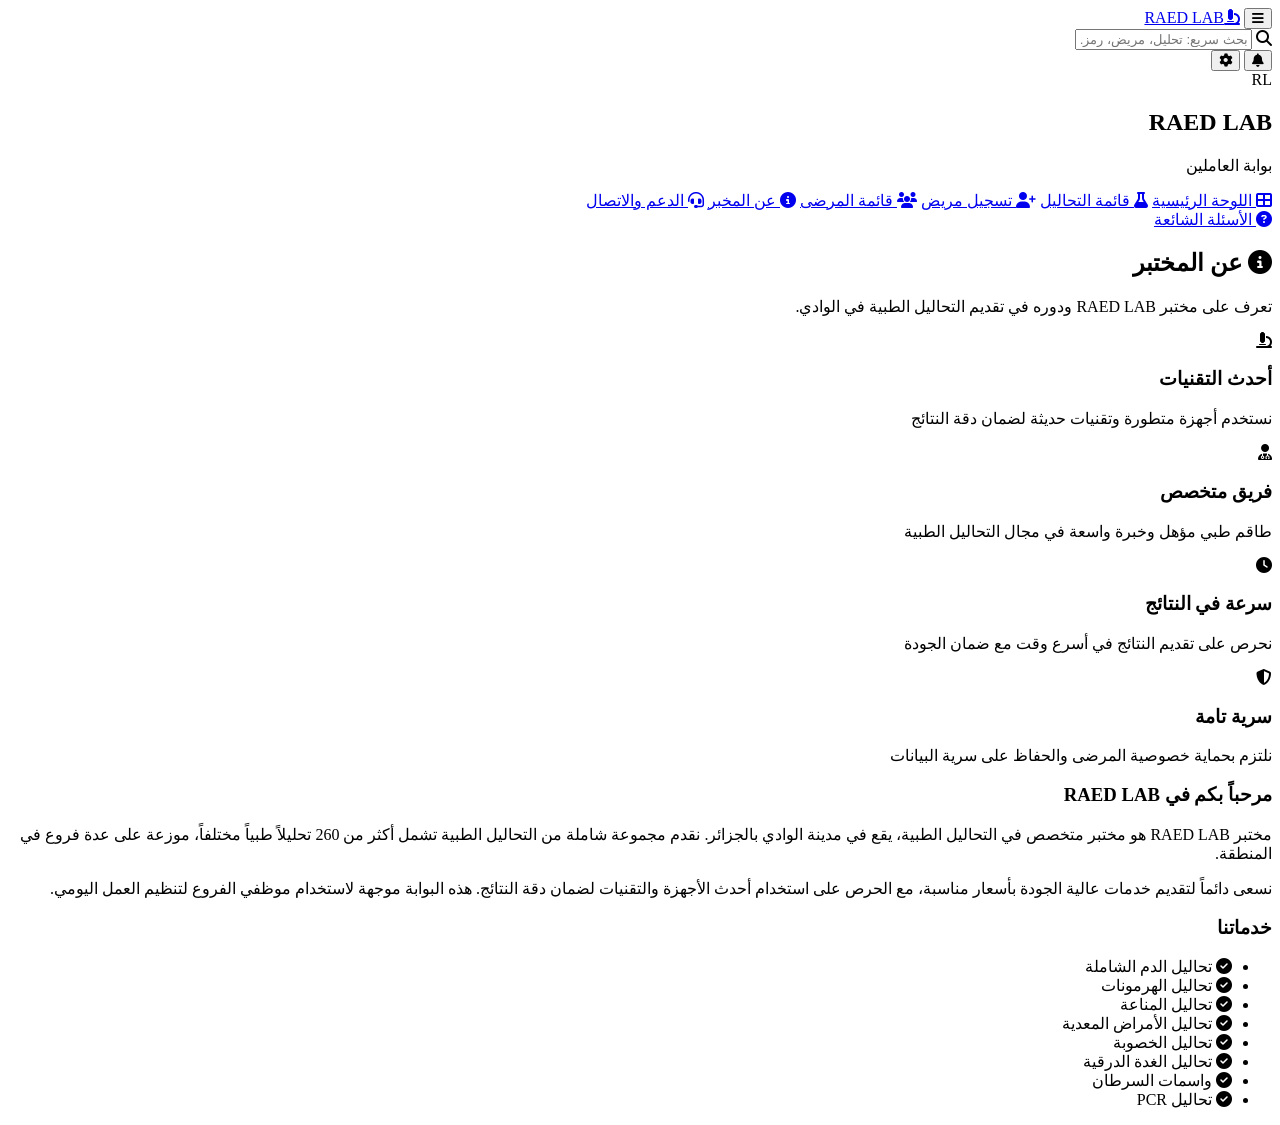
==== about.html @ 565818f4 "Add files via upload" ====
<!DOCTYPE html>
<html lang="ar" dir="rtl">
<head>
    <meta charset="UTF-8">
    <meta name="viewport" content="width=device-width, initial-scale=1.0">
    <meta name="description" content="من نحن - مخبر RAED LAB للتحاليل الطبية">
    <title>عن المخبر - RAED LAB</title>
    <link rel="stylesheet" href="https://cdnjs.cloudflare.com/ajax/libs/font-awesome/6.5.1/css/all.min.css">
    <link rel="stylesheet" href="css/style.css">
</head>
<body class="portal-body">

    <header class="portal-topbar">
        <div class="portal-topbar-brand">
            <button class="portal-mobile-toggle" id="portalMobileToggle"><i class="fas fa-bars"></i></button>
            <a href="index.html" class="portal-topbar-logo"><i class="fas fa-microscope"></i><span>RAED LAB</span></a>
        </div>
        <div class="portal-topbar-search autocomplete-wrapper">
            <i class="fas fa-search"></i>
            <input type="text" id="globalSearch" placeholder="بحث سريع: تحليل، مريض، رمز...">
        </div>
        <div class="portal-topbar-actions">
            <button class="portal-icon-btn"><i class="fas fa-bell"></i><span class="dot"></span></button>
            <button class="portal-icon-btn"><i class="fas fa-cog"></i></button>
            <div class="portal-avatar">RL</div>
        </div>
    </header>

    <div class="portal-sidebar-overlay" id="portalSidebarOverlay"></div>
    <aside class="portal-sidebar" id="portalSidebar">
        <div class="portal-sidebar-header"><h2>RAED LAB</h2><p>بوابة العاملين</p></div>
        <nav class="portal-sidebar-nav">
            <a href="index.html" class="portal-nav-item"><i class="fas fa-th-large"></i> <span>اللوحة الرئيسية</span></a>
            <a href="tests-catalog.html" class="portal-nav-item"><i class="fas fa-flask"></i> <span>قائمة التحاليل</span></a>
            <a href="register-patient.html" class="portal-nav-item"><i class="fas fa-user-plus"></i> <span>تسجيل مريض</span></a>
            <a href="patients-list.html" class="portal-nav-item"><i class="fas fa-users"></i> <span>قائمة المرضى</span></a>
            <a href="about.html" class="portal-nav-item active"><i class="fas fa-info-circle"></i> <span>عن المخبر</span></a>
            <a href="contact.html" class="portal-nav-item"><i class="fas fa-headset"></i> <span>الدعم والاتصال</span></a>
        </nav>
        <div class="portal-sidebar-footer">
            <a href="faq.html" class="portal-nav-item"><i class="fas fa-question-circle"></i> <span>الأسئلة الشائعة</span></a>
        </div>
    </aside>

    <main class="portal-main">
        <div class="portal-main-inner">
            <div class="portal-page-header">
                <div>
                    <h2><i class="fas fa-info-circle"></i> عن المختبر</h2>
                    <p>تعرف على مختبر RAED LAB ودوره في تقديم التحاليل الطبية في الوادي.</p>
                </div>
            </div>

            <section class="about-content" style="padding:0;background:transparent;">
                <div class="container" style="padding:0;max-width:none;">
                    <div class="about-grid">
                        <div class="about-card"><div class="about-icon"><i class="fas fa-microscope"></i></div><h3>أحدث التقنيات</h3><p>نستخدم أجهزة متطورة وتقنيات حديثة لضمان دقة النتائج</p></div>
                        <div class="about-card"><div class="about-icon"><i class="fas fa-user-md"></i></div><h3>فريق متخصص</h3><p>طاقم طبي مؤهل وخبرة واسعة في مجال التحاليل الطبية</p></div>
                        <div class="about-card"><div class="about-icon"><i class="fas fa-clock"></i></div><h3>سرعة في النتائج</h3><p>نحرص على تقديم النتائج في أسرع وقت مع ضمان الجودة</p></div>
                        <div class="about-card"><div class="about-icon"><i class="fas fa-shield-alt"></i></div><h3>سرية تامة</h3><p>نلتزم بحماية خصوصية المرضى والحفاظ على سرية البيانات</p></div>
                    </div>

                    <div class="about-text">
                        <h3>مرحباً بكم في RAED LAB</h3>
                        <p>مختبر RAED LAB هو مختبر متخصص في التحاليل الطبية، يقع في مدينة الوادي بالجزائر. نقدم مجموعة شاملة من التحاليل الطبية تشمل أكثر من 260 تحليلاً طبياً مختلفاً، موزعة على عدة فروع في المنطقة.</p>
                        <p>نسعى دائماً لتقديم خدمات عالية الجودة بأسعار مناسبة، مع الحرص على استخدام أحدث الأجهزة والتقنيات لضمان دقة النتائج. هذه البوابة موجهة لاستخدام موظفي الفروع لتنظيم العمل اليومي.</p>
                        <h3>خدماتنا</h3>
                        <ul class="services-list">
                            <li><i class="fas fa-check-circle"></i> تحاليل الدم الشاملة</li>
                            <li><i class="fas fa-check-circle"></i> تحاليل الهرمونات</li>
                            <li><i class="fas fa-check-circle"></i> تحاليل المناعة</li>
                            <li><i class="fas fa-check-circle"></i> تحاليل الأمراض المعدية</li>
                            <li><i class="fas fa-check-circle"></i> تحاليل الخصوبة</li>
                            <li><i class="fas fa-check-circle"></i> تحاليل الغدة الدرقية</li>
                            <li><i class="fas fa-check-circle"></i> واسمات السرطان</li>
                            <li><i class="fas fa-check-circle"></i> تحاليل PCR</li>
                        </ul>
                    </div>
                </div>
            </section>
        </div>
    </main>

    <div class="toast-container" id="toastContainer"></div>

    <script src="js/data.js"></script>
    <script src="js/portal-shared.js"></script>
    <script src="js/dashboard.js"></script>
</body>
</html>
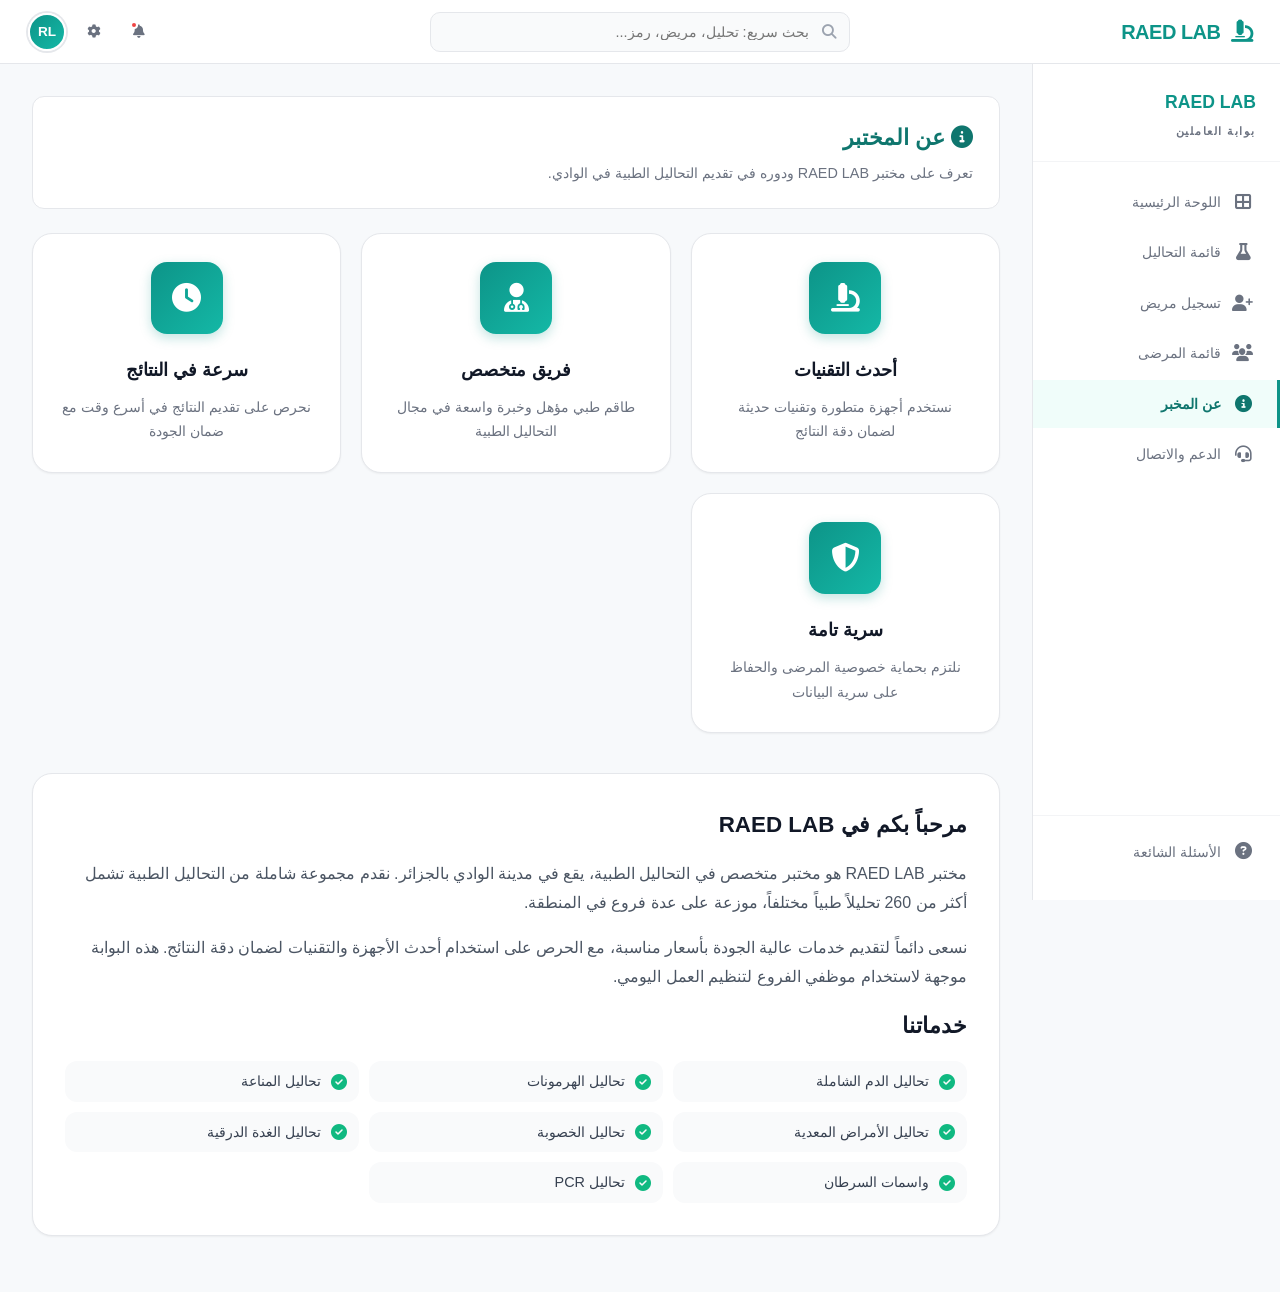
==== commit 948c6da6: "Update about.html" ====
--- a/about.html
+++ b/about.html
@@ -6,7 +6,7 @@
     <meta name="description" content="من نحن - مخبر RAED LAB للتحاليل الطبية">
     <title>عن المخبر - RAED LAB</title>
     <link rel="stylesheet" href="https://cdnjs.cloudflare.com/ajax/libs/font-awesome/6.5.1/css/all.min.css">
-    <link rel="stylesheet" href="css/style.css">
+    <link rel="stylesheet" href="style.css">
 </head>
 <body class="portal-body">
 
--- a/style.css
+++ b/style.css
@@ -0,0 +1,3243 @@
+/* ============================================
+   RAED LAB - Modern Design System 2025
+   ============================================ */
+
+@import url('https://fonts.googleapis.com/css2?family=Tajawal:wght@300;400;500;700;800;900&display=swap');
+
+/* CSS Variables */
+:root {
+    --primary: #0D9488;
+    --primary-dark: #0F766E;
+    --primary-light: #14B8A6;
+    --primary-50: #F0FDFA;
+    --primary-100: #CCFBF1;
+    --accent: #F97316;
+    --accent-light: #FB923C;
+    --accent-dark: #EA580C;
+    --success: #10B981;
+    --success-light: #D1FAE5;
+    --danger: #EF4444;
+    --danger-light: #FEE2E2;
+    --warning: #F59E0B;
+    --warning-light: #FEF3C7;
+    --info: #3B82F6;
+    --info-light: #DBEAFE;
+    
+    --gray-50: #F9FAFB;
+    --gray-100: #F3F4F6;
+    --gray-200: #E5E7EB;
+    --gray-300: #D1D5DB;
+    --gray-400: #9CA3AF;
+    --gray-500: #6B7280;
+    --gray-600: #4B5563;
+    --gray-700: #374151;
+    --gray-800: #1F2937;
+    --gray-900: #111827;
+    
+    --white: #FFFFFF;
+    --bg: #F8FAFC;
+    --card-bg: #FFFFFF;
+    
+    --radius-sm: 8px;
+    --radius-md: 12px;
+    --radius-lg: 16px;
+    --radius-xl: 20px;
+    --radius-full: 9999px;
+    
+    --shadow-xs: 0 1px 2px rgba(0,0,0,0.05);
+    --shadow-sm: 0 1px 3px rgba(0,0,0,0.1), 0 1px 2px rgba(0,0,0,0.06);
+    --shadow-md: 0 4px 6px -1px rgba(0,0,0,0.1), 0 2px 4px -1px rgba(0,0,0,0.06);
+    --shadow-lg: 0 10px 15px -3px rgba(0,0,0,0.1), 0 4px 6px -2px rgba(0,0,0,0.05);
+    --shadow-xl: 0 20px 25px -5px rgba(0,0,0,0.1), 0 10px 10px -5px rgba(0,0,0,0.04);
+    --shadow-glow: 0 0 20px rgba(13,148,136,0.15);
+    
+    --transition-fast: 150ms ease;
+    --transition: 250ms ease;
+    --transition-slow: 400ms ease;
+    
+    --font: 'Tajawal', sans-serif;
+}
+
+/* Reset */
+*, *::before, *::after {
+    margin: 0;
+    padding: 0;
+    box-sizing: border-box;
+}
+
+html {
+    scroll-behavior: smooth;
+    -webkit-text-size-adjust: 100%;
+}
+
+body {
+    font-family: var(--font);
+    font-size: 16px;
+    line-height: 1.7;
+    color: var(--gray-800);
+    background: var(--bg);
+    -webkit-font-smoothing: antialiased;
+    overflow-x: hidden;
+}
+
+/* ============================================
+   HEADER & NAVIGATION
+   ============================================ */
+.header {
+    background: var(--white);
+    border-bottom: 1px solid var(--gray-200);
+    position: sticky;
+    top: 0;
+    z-index: 1000;
+    backdrop-filter: blur(20px);
+    -webkit-backdrop-filter: blur(20px);
+    background: rgba(255,255,255,0.95);
+    transition: var(--transition);
+}
+
+.header.scrolled {
+    box-shadow: var(--shadow-md);
+}
+
+.container {
+    max-width: 1280px;
+    margin: 0 auto;
+    padding: 0 24px;
+}
+
+.header-content {
+    display: flex;
+    justify-content: space-between;
+    align-items: center;
+    height: 72px;
+}
+
+.logo {
+    display: flex;
+    align-items: center;
+    gap: 12px;
+    text-decoration: none;
+}
+
+.logo-icon {
+    width: 48px;
+    height: 48px;
+    background: linear-gradient(135deg, var(--primary), var(--primary-light));
+    border-radius: var(--radius-md);
+    display: flex;
+    align-items: center;
+    justify-content: center;
+    color: var(--white);
+    font-size: 1.5rem;
+    box-shadow: 0 4px 12px rgba(13,148,136,0.3);
+}
+
+.logo-text h1 {
+    font-size: 1.4rem;
+    font-weight: 800;
+    color: var(--gray-900);
+    letter-spacing: -0.5px;
+}
+
+.logo-text p {
+    font-size: 0.75rem;
+    color: var(--gray-500);
+    font-weight: 500;
+}
+
+.nav {
+    display: flex;
+    gap: 4px;
+    align-items: center;
+}
+
+.nav-link {
+    color: var(--gray-600);
+    text-decoration: none;
+    padding: 8px 16px;
+    border-radius: var(--radius-full);
+    transition: var(--transition);
+    font-size: 0.9rem;
+    font-weight: 500;
+    display: flex;
+    align-items: center;
+    gap: 6px;
+    white-space: nowrap;
+}
+
+.nav-link i {
+    font-size: 0.85rem;
+}
+
+.nav-link:hover {
+    color: var(--primary);
+    background: var(--primary-50);
+}
+
+.nav-link.active {
+    color: var(--primary);
+    background: var(--primary-100);
+    font-weight: 700;
+}
+
+/* Hamburger Menu */
+.hamburger {
+    display: none;
+    flex-direction: column;
+    gap: 5px;
+    cursor: pointer;
+    padding: 8px;
+    border: none;
+    background: none;
+    z-index: 1001;
+}
+
+.hamburger span {
+    width: 24px;
+    height: 2.5px;
+    background: var(--gray-700);
+    border-radius: 2px;
+    transition: var(--transition);
+}
+
+.hamburger.active span:nth-child(1) {
+    transform: rotate(45deg) translate(5px, 5px);
+}
+.hamburger.active span:nth-child(2) {
+    opacity: 0;
+}
+.hamburger.active span:nth-child(3) {
+    transform: rotate(-45deg) translate(5px, -5px);
+}
+
+/* Mobile Nav Overlay */
+.nav-overlay {
+    display: none;
+    position: fixed;
+    inset: 0;
+    background: rgba(0,0,0,0.5);
+    z-index: 999;
+    opacity: 0;
+    transition: opacity var(--transition);
+}
+
+.nav-overlay.active {
+    opacity: 1;
+}
+
+/* ============================================
+   HERO SECTION
+   ============================================ */
+.hero {
+    background: linear-gradient(135deg, var(--primary-dark) 0%, var(--primary) 50%, var(--primary-light) 100%);
+    color: var(--white);
+    padding: 48px 0 56px;
+    text-align: center;
+    position: relative;
+    overflow: hidden;
+}
+
+.hero::before {
+    content: '';
+    position: absolute;
+    top: -50%;
+    left: -50%;
+    width: 200%;
+    height: 200%;
+    background: radial-gradient(ellipse, rgba(255,255,255,0.1) 0%, transparent 70%);
+    animation: heroGlow 8s ease-in-out infinite;
+}
+
+@keyframes heroGlow {
+    0%, 100% { transform: translate(0, 0); }
+    50% { transform: translate(30px, -30px); }
+}
+
+.hero-content {
+    position: relative;
+    z-index: 1;
+}
+
+.hero-badge {
+    display: inline-flex;
+    align-items: center;
+    gap: 8px;
+    background: rgba(255,255,255,0.15);
+    backdrop-filter: blur(10px);
+    padding: 8px 20px;
+    border-radius: var(--radius-full);
+    font-size: 0.85rem;
+    font-weight: 500;
+    margin-bottom: 16px;
+    border: 1px solid rgba(255,255,255,0.2);
+}
+
+.hero-title {
+    font-size: 2.5rem;
+    font-weight: 900;
+    margin-bottom: 12px;
+    line-height: 1.3;
+}
+
+.hero-subtitle {
+    font-size: 1.1rem;
+    opacity: 0.9;
+    margin-bottom: 32px;
+    font-weight: 400;
+    max-width: 600px;
+    margin-left: auto;
+    margin-right: auto;
+}
+
+.hero-stats {
+    display: flex;
+    justify-content: center;
+    gap: 40px;
+    flex-wrap: wrap;
+}
+
+.hero-stat {
+    text-align: center;
+}
+
+.hero-stat-number {
+    font-size: 2rem;
+    font-weight: 900;
+    display: block;
+}
+
+.hero-stat-label {
+    font-size: 0.85rem;
+    opacity: 0.8;
+    font-weight: 400;
+}
+
+.hero-contact {
+    display: flex;
+    justify-content: center;
+    flex-wrap: wrap;
+    gap: 24px;
+    margin-top: 32px;
+}
+
+.hero-contact-item {
+    display: flex;
+    align-items: center;
+    gap: 8px;
+    font-size: 0.9rem;
+    background: rgba(255,255,255,0.1);
+    padding: 8px 16px;
+    border-radius: var(--radius-full);
+    border: 1px solid rgba(255,255,255,0.15);
+}
+
+.hero-contact-item i {
+    font-size: 0.85rem;
+}
+
+/* ============================================
+   SEARCH & FILTERS
+   ============================================ */
+.filters-section {
+    background: var(--white);
+    padding: 24px 0;
+    border-bottom: 1px solid var(--gray-200);
+    position: sticky;
+    top: 72px;
+    z-index: 100;
+    box-shadow: var(--shadow-xs);
+}
+
+/* Tube Filters */
+.tube-filters {
+    display: flex;
+    flex-wrap: wrap;
+    gap: 6px;
+    justify-content: center;
+    align-items: center;
+    margin-bottom: 14px;
+    padding: 10px 0;
+}
+
+.tube-filters-label {
+    font-size: 0.85rem;
+    color: var(--gray-500);
+    font-weight: 600;
+    margin-left: 8px;
+    display: flex;
+    align-items: center;
+    gap: 6px;
+}
+
+.tube-filters-label i {
+    color: var(--primary);
+}
+
+.tube-filter-btn {
+    padding: 5px 14px;
+    border: 1.5px solid var(--gray-200);
+    background: var(--white);
+    color: var(--gray-600);
+    border-radius: var(--radius-full);
+    cursor: pointer;
+    transition: var(--transition);
+    font-weight: 600;
+    font-size: 0.8rem;
+    font-family: var(--font);
+    display: inline-flex;
+    align-items: center;
+    gap: 6px;
+}
+
+.tube-filter-btn:hover {
+    border-color: var(--primary);
+    background: var(--primary-50);
+}
+
+.tube-filter-btn.active {
+    background: var(--primary);
+    color: var(--white);
+    border-color: var(--primary);
+    box-shadow: 0 2px 8px rgba(13,148,136,0.3);
+}
+
+.tube-dot-filter {
+    display: inline-block;
+    width: 10px;
+    height: 10px;
+    border-radius: 50%;
+    flex-shrink: 0;
+}
+
+.search-wrapper {
+    max-width: 560px;
+    margin: 0 auto 20px;
+    position: relative;
+}
+
+.search-wrapper i {
+    position: absolute;
+    right: 18px;
+    top: 50%;
+    transform: translateY(-50%);
+    color: var(--gray-400);
+    font-size: 1.1rem;
+    pointer-events: none;
+}
+
+.search-input {
+    width: 100%;
+    padding: 14px 48px 14px 18px;
+    border: 2px solid var(--gray-200);
+    border-radius: var(--radius-full);
+    font-size: 1rem;
+    font-family: var(--font);
+    transition: var(--transition);
+    background: var(--gray-50);
+    color: var(--gray-800);
+}
+
+.search-input::placeholder {
+    color: var(--gray-400);
+}
+
+.search-input:focus {
+    outline: none;
+    border-color: var(--primary);
+    background: var(--white);
+    box-shadow: 0 0 0 4px rgba(13,148,136,0.1);
+}
+
+.category-filters {
+    display: flex;
+    flex-wrap: wrap;
+    gap: 6px;
+    justify-content: center;
+    margin-bottom: 16px;
+}
+
+.filter-btn {
+    padding: 6px 16px;
+    border: 1.5px solid var(--gray-200);
+    background: var(--white);
+    color: var(--gray-600);
+    border-radius: var(--radius-full);
+    cursor: pointer;
+    transition: var(--transition);
+    font-weight: 600;
+    font-size: 0.85rem;
+    font-family: var(--font);
+}
+
+.filter-btn:hover {
+    border-color: var(--primary);
+    color: var(--primary);
+    background: var(--primary-50);
+}
+
+.filter-btn.active {
+    background: var(--primary);
+    color: var(--white);
+    border-color: var(--primary);
+    box-shadow: 0 2px 8px rgba(13,148,136,0.3);
+}
+
+.sort-controls {
+    display: flex;
+    justify-content: center;
+    align-items: center;
+    gap: 10px;
+}
+
+.sort-controls label {
+    font-size: 0.9rem;
+    color: var(--gray-500);
+    font-weight: 500;
+}
+
+.sort-select {
+    padding: 8px 16px;
+    border: 1.5px solid var(--gray-200);
+    border-radius: var(--radius-md);
+    font-size: 0.9rem;
+    font-family: var(--font);
+    cursor: pointer;
+    transition: var(--transition);
+    background: var(--white);
+    color: var(--gray-700);
+}
+
+.sort-select:focus {
+    outline: none;
+    border-color: var(--primary);
+}
+
+/* ============================================
+   MAIN CONTENT LAYOUT
+   ============================================ */
+.tests-section {
+    padding: 32px 0;
+}
+
+.container-with-sidebar {
+    max-width: 1400px;
+    margin: 0 auto;
+    padding: 0 24px;
+    display: flex;
+    gap: 28px;
+    align-items: flex-start;
+}
+
+.main-content {
+    flex: 1;
+    min-width: 0;
+}
+
+.tests-header {
+    display: flex;
+    justify-content: space-between;
+    align-items: center;
+    margin-bottom: 20px;
+}
+
+.tests-header h3 {
+    font-size: 1.4rem;
+    font-weight: 800;
+    color: var(--gray-900);
+}
+
+.tests-count {
+    font-size: 0.9rem;
+    color: var(--gray-500);
+    font-weight: 500;
+    background: var(--gray-100);
+    padding: 6px 14px;
+    border-radius: var(--radius-full);
+}
+
+.tests-count span {
+    color: var(--primary);
+    font-weight: 700;
+}
+
+/* ============================================
+   TEST CARDS - Modern Grid
+   ============================================ */
+.tests-list {
+    display: grid;
+    grid-template-columns: repeat(auto-fill, minmax(280px, 1fr));
+    gap: 16px;
+}
+
+.test-card {
+    background: var(--card-bg);
+    border-radius: var(--radius-lg);
+    padding: 20px;
+    border: 1.5px solid var(--gray-200);
+    border-top: 3px solid transparent;
+    transition: var(--transition);
+    cursor: pointer;
+    position: relative;
+    overflow: hidden;
+}
+
+.test-card::before {
+    content: '';
+    position: absolute;
+    top: 0;
+    right: 0;
+    width: 4px;
+    height: 0;
+    background: var(--primary);
+    transition: height var(--transition);
+    border-radius: 0 0 4px 4px;
+}
+
+.test-card:hover {
+    border-top-width: 3px;
+}
+
+.test-card:hover {
+    border-color: var(--primary-light);
+    box-shadow: var(--shadow-md);
+    transform: translateY(-2px);
+}
+
+.test-card:hover::before {
+    height: 100%;
+}
+
+.test-card.selected {
+    border-color: var(--success);
+    background: linear-gradient(135deg, var(--success-light), var(--white));
+    box-shadow: 0 0 0 3px rgba(16,185,129,0.15);
+}
+
+.test-card.selected::before {
+    height: 100%;
+    background: var(--success);
+}
+
+.test-checkbox {
+    position: absolute;
+    top: 16px;
+    left: 16px;
+    width: 22px;
+    height: 22px;
+    cursor: pointer;
+    accent-color: var(--primary);
+}
+
+.test-info-btn {
+    position: absolute;
+    top: 16px;
+    left: 46px;
+    background: var(--gray-100);
+    color: var(--gray-500);
+    border: none;
+    width: 30px;
+    height: 30px;
+    border-radius: var(--radius-full);
+    cursor: pointer;
+    display: flex;
+    align-items: center;
+    justify-content: center;
+    transition: var(--transition);
+    z-index: 10;
+}
+
+.test-info-btn:hover {
+    background: var(--primary);
+    color: var(--white);
+    transform: scale(1.1);
+}
+
+.test-info-btn i {
+    font-size: 14px;
+}
+
+.test-category {
+    display: inline-flex;
+    align-items: center;
+    background: var(--primary-50);
+    color: var(--primary-dark);
+    padding: 3px 12px;
+    border-radius: var(--radius-full);
+    font-size: 0.75rem;
+    font-weight: 700;
+    margin-bottom: 8px;
+    letter-spacing: 0.5px;
+}
+
+.test-name {
+    font-size: 0.95rem;
+    font-weight: 700;
+    color: var(--gray-800);
+    margin: 6px 0;
+    padding-left: 60px;
+    line-height: 1.4;
+    min-height: 42px;
+}
+
+.test-short-name {
+    font-size: 0.8rem;
+    color: var(--gray-400);
+    margin-bottom: 8px;
+    font-weight: 500;
+}
+
+.test-tube {
+    display: inline-flex;
+    align-items: center;
+    gap: 6px;
+    padding: 5px 12px;
+    background: var(--gray-50);
+    border-radius: var(--radius-sm);
+    border: 1.5px solid var(--gray-100);
+    margin-bottom: 8px;
+}
+
+.tube-color-dot {
+    display: inline-block;
+    width: 12px;
+    height: 12px;
+    border-radius: 50%;
+    flex-shrink: 0;
+    box-shadow: 0 1px 3px rgba(0,0,0,0.2);
+}
+
+.tube-color-dot-sm {
+    display: inline-block;
+    width: 8px;
+    height: 8px;
+    border-radius: 50%;
+    flex-shrink: 0;
+    margin-left: 4px;
+}
+
+.test-tube-type {
+    font-size: 0.8rem;
+    font-weight: 700;
+}
+
+/* Duration badge */
+.test-duration {
+    display: inline-flex;
+    align-items: center;
+    gap: 5px;
+    padding: 3px 10px;
+    background: var(--info-light);
+    color: var(--info);
+    border-radius: var(--radius-full);
+    font-size: 0.75rem;
+    font-weight: 600;
+    margin-bottom: 8px;
+}
+
+.test-duration i {
+    font-size: 0.7rem;
+}
+
+/* Category name badge */
+.test-category-name {
+    display: inline-block;
+    font-size: 0.7rem;
+    color: var(--gray-400);
+    background: var(--gray-50);
+    padding: 2px 8px;
+    border-radius: var(--radius-full);
+    margin-bottom: 4px;
+    margin-right: 4px;
+}
+
+.test-price {
+    font-size: 1.4rem;
+    font-weight: 900;
+    color: var(--primary);
+}
+
+.test-price-label {
+    font-size: 0.8rem;
+    color: var(--gray-400);
+    font-weight: 500;
+}
+
+/* ============================================
+   CART SIDEBAR - Glass Effect
+   ============================================ */
+.cart-sidebar {
+    position: sticky;
+    top: 180px;
+    width: 340px;
+    flex-shrink: 0;
+    background: var(--white);
+    border-radius: var(--radius-xl);
+    border: 1.5px solid var(--gray-200);
+    box-shadow: var(--shadow-lg);
+    display: flex;
+    flex-direction: column;
+    overflow: hidden;
+    max-height: calc(100vh - 200px);
+}
+
+.cart-header {
+    padding: 20px;
+    background: linear-gradient(135deg, var(--primary), var(--primary-light));
+    color: var(--white);
+}
+
+.cart-header h3 {
+    margin: 0;
+    display: flex;
+    align-items: center;
+    gap: 10px;
+    font-size: 1.1rem;
+    font-weight: 700;
+}
+
+.cart-body {
+    display: flex;
+    flex-direction: column;
+    flex: 1;
+    overflow: hidden;
+}
+
+.cart-items {
+    padding: 12px 16px;
+    flex: 1;
+    overflow-y: auto;
+    min-height: 120px;
+    max-height: 320px;
+}
+
+.cart-items::-webkit-scrollbar {
+    width: 4px;
+}
+.cart-items::-webkit-scrollbar-thumb {
+    background: var(--gray-300);
+    border-radius: 4px;
+}
+
+.empty-cart {
+    text-align: center;
+    color: var(--gray-400);
+    padding: 24px 16px;
+    font-size: 0.9rem;
+}
+
+.empty-cart i {
+    display: block;
+    font-size: 2rem;
+    margin-bottom: 8px;
+    opacity: 0.5;
+}
+
+.cart-item {
+    display: flex;
+    justify-content: space-between;
+    align-items: center;
+    padding: 10px 12px;
+    border-radius: var(--radius-md);
+    transition: var(--transition);
+    margin-bottom: 4px;
+    border: 1px solid transparent;
+}
+
+.cart-item:hover {
+    background: var(--gray-50);
+    border-color: var(--gray-100);
+}
+
+.cart-item-info {
+    flex: 1;
+    min-width: 0;
+}
+
+.cart-item-name {
+    font-weight: 600;
+    font-size: 0.85rem;
+    margin-bottom: 2px;
+    white-space: nowrap;
+    overflow: hidden;
+    text-overflow: ellipsis;
+    color: var(--gray-800);
+}
+
+.cart-item-tube {
+    font-size: 0.75rem;
+    color: var(--gray-400);
+    display: flex;
+    align-items: center;
+    gap: 4px;
+}
+
+.cart-item-tube i {
+    color: var(--accent);
+    font-size: 0.7rem;
+}
+
+.cart-item-price {
+    font-weight: 800;
+    color: var(--primary);
+    margin: 0 12px;
+    font-size: 0.85rem;
+    white-space: nowrap;
+}
+
+.cart-item-remove {
+    background: none;
+    border: none;
+    color: var(--gray-300);
+    cursor: pointer;
+    font-size: 1rem;
+    transition: var(--transition);
+    padding: 4px;
+    border-radius: var(--radius-full);
+}
+
+.cart-item-remove:hover {
+    color: var(--danger);
+    background: var(--danger-light);
+}
+
+.cart-summary {
+    padding: 16px 20px;
+    background: var(--gray-50);
+    border-top: 1px solid var(--gray-200);
+}
+
+.cart-total {
+    display: flex;
+    justify-content: space-between;
+    padding: 6px 0;
+    font-size: 0.9rem;
+    color: var(--gray-600);
+}
+
+.price-total {
+    font-weight: 800;
+    font-size: 1.2rem;
+    color: var(--primary-dark);
+    border-top: 2px solid var(--gray-200);
+    padding-top: 12px;
+    margin-top: 8px;
+}
+
+.cart-actions {
+    display: flex;
+    gap: 8px;
+    padding: 16px 20px;
+    flex-wrap: wrap;
+}
+
+/* ============================================
+   BUTTONS
+   ============================================ */
+.btn {
+    padding: 10px 20px;
+    border: none;
+    border-radius: var(--radius-md);
+    cursor: pointer;
+    font-size: 0.9rem;
+    font-weight: 600;
+    transition: var(--transition);
+    display: inline-flex;
+    align-items: center;
+    gap: 8px;
+    text-decoration: none;
+    text-align: center;
+    justify-content: center;
+    font-family: var(--font);
+    line-height: 1;
+}
+
+.btn:hover {
+    transform: translateY(-1px);
+    box-shadow: var(--shadow-md);
+}
+
+.btn:active {
+    transform: translateY(0);
+}
+
+.btn-primary {
+    background: var(--primary);
+    color: var(--white);
+    flex: 1;
+}
+
+.btn-primary:hover {
+    background: var(--primary-dark);
+}
+
+.btn-whatsapp {
+    background: #25D366;
+    color: var(--white);
+    flex: 1;
+}
+
+.btn-whatsapp:hover {
+    background: #1fb855;
+}
+
+.btn-secondary {
+    background: var(--gray-100);
+    color: var(--gray-700);
+    flex: 1;
+}
+
+.btn-secondary:hover {
+    background: var(--gray-200);
+}
+
+.btn-danger {
+    background: var(--danger-light);
+    color: var(--danger);
+    flex: 1;
+}
+
+.btn-danger:hover {
+    background: var(--danger);
+    color: var(--white);
+}
+
+.btn-success {
+    background: var(--success);
+    color: var(--white);
+}
+
+.btn-success:hover {
+    background: #059669;
+}
+
+.btn-large {
+    padding: 14px 28px;
+    font-size: 1rem;
+}
+
+/* ============================================
+   FLOATING CART BUTTON (Mobile)
+   ============================================ */
+.floating-cart-btn {
+    display: none;
+    position: fixed;
+    bottom: 24px;
+    left: 24px;
+    width: 60px;
+    height: 60px;
+    background: linear-gradient(135deg, var(--primary), var(--primary-light));
+    color: var(--white);
+    border: none;
+    border-radius: var(--radius-full);
+    cursor: pointer;
+    z-index: 900;
+    box-shadow: 0 4px 20px rgba(13,148,136,0.4);
+    font-size: 1.3rem;
+    transition: var(--transition);
+    align-items: center;
+    justify-content: center;
+}
+
+.floating-cart-btn:hover {
+    transform: scale(1.1);
+}
+
+.floating-cart-badge {
+    position: absolute;
+    top: -4px;
+    right: -4px;
+    background: var(--danger);
+    color: var(--white);
+    width: 24px;
+    height: 24px;
+    border-radius: var(--radius-full);
+    font-size: 0.75rem;
+    font-weight: 700;
+    display: flex;
+    align-items: center;
+    justify-content: center;
+    border: 2px solid var(--white);
+}
+
+/* ============================================
+   MOBILE CART DRAWER
+   ============================================ */
+.cart-drawer-overlay {
+    display: none;
+    position: fixed;
+    inset: 0;
+    background: rgba(0,0,0,0.5);
+    z-index: 1100;
+    opacity: 0;
+    transition: opacity var(--transition);
+}
+
+.cart-drawer-overlay.active {
+    opacity: 1;
+}
+
+.cart-drawer {
+    position: fixed;
+    bottom: 0;
+    left: 0;
+    right: 0;
+    max-height: 80vh;
+    background: var(--white);
+    border-radius: var(--radius-xl) var(--radius-xl) 0 0;
+    z-index: 1101;
+    transform: translateY(100%);
+    transition: transform var(--transition-slow);
+    display: flex;
+    flex-direction: column;
+    overflow: hidden;
+}
+
+.cart-drawer.active {
+    transform: translateY(0);
+}
+
+.cart-drawer-handle {
+    width: 40px;
+    height: 4px;
+    background: var(--gray-300);
+    border-radius: 2px;
+    margin: 12px auto 8px;
+}
+
+/* ============================================
+   NO RESULTS
+   ============================================ */
+.no-results {
+    text-align: center;
+    padding: 60px 20px;
+    color: var(--gray-400);
+}
+
+.no-results i {
+    font-size: 3.5rem;
+    margin-bottom: 16px;
+    opacity: 0.3;
+}
+
+.no-results p {
+    font-size: 1.1rem;
+    font-weight: 500;
+}
+
+/* ============================================
+   MODAL - Modern
+   ============================================ */
+.test-info-modal {
+    position: fixed;
+    inset: 0;
+    z-index: 10000;
+    display: flex;
+    align-items: center;
+    justify-content: center;
+    opacity: 0;
+    visibility: hidden;
+    transition: opacity var(--transition), visibility var(--transition);
+}
+
+.test-info-modal.active {
+    opacity: 1;
+    visibility: visible;
+}
+
+.modal-overlay {
+    position: absolute;
+    inset: 0;
+    background: rgba(0,0,0,0.6);
+    backdrop-filter: blur(8px);
+}
+
+.modal-content {
+    position: relative;
+    background: var(--white);
+    border-radius: var(--radius-xl);
+    box-shadow: var(--shadow-xl);
+    max-width: 540px;
+    width: 92%;
+    max-height: 85vh;
+    overflow-y: auto;
+    transform: scale(0.95) translateY(10px);
+    transition: transform var(--transition);
+    direction: rtl;
+}
+
+.test-info-modal.active .modal-content {
+    transform: scale(1) translateY(0);
+}
+
+.modal-close {
+    position: absolute;
+    top: 16px;
+    left: 16px;
+    background: rgba(255,255,255,0.2);
+    color: var(--white);
+    border: none;
+    width: 36px;
+    height: 36px;
+    border-radius: var(--radius-full);
+    cursor: pointer;
+    display: flex;
+    align-items: center;
+    justify-content: center;
+    transition: var(--transition);
+    z-index: 10;
+    backdrop-filter: blur(10px);
+}
+
+.modal-close:hover {
+    background: rgba(255,255,255,0.3);
+    transform: rotate(90deg);
+}
+
+.modal-header {
+    background: linear-gradient(135deg, var(--primary), var(--primary-light));
+    color: var(--white);
+    padding: 28px 24px;
+    text-align: center;
+    border-radius: var(--radius-xl) var(--radius-xl) 0 0;
+}
+
+.modal-header i {
+    font-size: 2.5rem;
+    margin-bottom: 10px;
+    opacity: 0.9;
+}
+
+.modal-header h3 {
+    font-size: 1.3rem;
+    margin: 8px 0;
+    font-weight: 700;
+}
+
+.modal-short-name {
+    display: inline-block;
+    background: rgba(255,255,255,0.2);
+    padding: 4px 14px;
+    border-radius: var(--radius-full);
+    font-size: 0.85rem;
+    backdrop-filter: blur(10px);
+}
+
+.modal-body {
+    padding: 24px;
+}
+
+.info-row {
+    display: flex;
+    justify-content: space-between;
+    align-items: flex-start;
+    padding: 14px;
+    margin-bottom: 8px;
+    background: var(--gray-50);
+    border-radius: var(--radius-md);
+    transition: var(--transition);
+}
+
+.info-row:hover {
+    background: var(--primary-50);
+}
+
+.info-label {
+    display: flex;
+    align-items: center;
+    gap: 10px;
+    font-weight: 600;
+    color: var(--gray-700);
+    flex: 0 0 40%;
+    font-size: 0.9rem;
+}
+
+.info-label i {
+    color: var(--primary);
+    font-size: 1rem;
+    width: 20px;
+}
+
+.info-value {
+    flex: 1;
+    text-align: left;
+    color: var(--gray-500);
+    font-size: 0.9rem;
+}
+
+.tube-highlight {
+    color: var(--accent);
+    font-weight: 700;
+}
+
+.price-highlight {
+    color: var(--primary);
+    font-weight: 800;
+    font-size: 1.1rem;
+}
+
+.info-notes {
+    background: var(--warning-light);
+    border-right: 4px solid var(--warning);
+    padding: 14px;
+    border-radius: var(--radius-md);
+    margin-top: 12px;
+    display: flex;
+    align-items: flex-start;
+    gap: 10px;
+}
+
+.info-notes i {
+    color: var(--warning);
+    font-size: 1.1rem;
+    margin-top: 2px;
+}
+
+.info-notes span {
+    flex: 1;
+    color: var(--gray-700);
+    line-height: 1.6;
+    font-size: 0.9rem;
+}
+
+.modal-footer {
+    padding: 20px 24px;
+    text-align: center;
+    border-top: 1px solid var(--gray-200);
+}
+
+.btn-add-to-cart {
+    background: linear-gradient(135deg, var(--success), #059669);
+    color: var(--white);
+    border: none;
+    padding: 12px 28px;
+    border-radius: var(--radius-full);
+    font-size: 0.95rem;
+    font-weight: 700;
+    cursor: pointer;
+    display: inline-flex;
+    align-items: center;
+    gap: 8px;
+    transition: var(--transition);
+    font-family: var(--font);
+    box-shadow: 0 4px 12px rgba(16,185,129,0.3);
+}
+
+.btn-add-to-cart:hover {
+    transform: translateY(-2px);
+    box-shadow: 0 6px 18px rgba(16,185,129,0.4);
+}
+
+/* ============================================
+   FOOTER
+   ============================================ */
+.footer {
+    background: var(--gray-900);
+    color: var(--gray-300);
+    padding: 48px 0 24px;
+    margin-top: 48px;
+}
+
+.footer-content {
+    display: grid;
+    grid-template-columns: repeat(auto-fit, minmax(250px, 1fr));
+    gap: 32px;
+    margin-bottom: 32px;
+}
+
+.footer-section h4 {
+    margin-bottom: 16px;
+    color: var(--white);
+    font-size: 1.1rem;
+    font-weight: 700;
+}
+
+.footer-section p {
+    margin-bottom: 8px;
+    line-height: 1.8;
+    font-size: 0.9rem;
+    display: flex;
+    align-items: center;
+    gap: 8px;
+}
+
+.footer-section p i {
+    color: var(--primary-light);
+    width: 16px;
+}
+
+.footer-bottom {
+    text-align: center;
+    padding-top: 24px;
+    border-top: 1px solid var(--gray-700);
+    font-size: 0.85rem;
+    color: var(--gray-500);
+}
+
+/* ============================================
+   PAGE HERO (Inner Pages)
+   ============================================ */
+.page-hero {
+    background: linear-gradient(135deg, var(--primary-dark), var(--primary), var(--primary-light));
+    color: var(--white);
+    padding: 48px 0;
+    text-align: center;
+    position: relative;
+    overflow: hidden;
+}
+
+.page-hero::before {
+    content: '';
+    position: absolute;
+    top: -50%;
+    left: -50%;
+    width: 200%;
+    height: 200%;
+    background: radial-gradient(ellipse, rgba(255,255,255,0.08) 0%, transparent 70%);
+}
+
+.page-hero h2 {
+    font-size: 2rem;
+    margin-bottom: 8px;
+    font-weight: 800;
+    position: relative;
+}
+
+.page-hero p {
+    opacity: 0.9;
+    font-size: 1rem;
+    position: relative;
+}
+
+/* ============================================
+   PATIENT REGISTRATION
+   ============================================ */
+.registration-section {
+    padding: 32px 0;
+}
+
+.registration-container {
+    display: grid;
+    grid-template-columns: 1fr 1fr;
+    gap: 24px;
+    margin-bottom: 24px;
+}
+
+.patient-form-card,
+.tests-selection-card {
+    background: var(--white);
+    border-radius: var(--radius-xl);
+    border: 1.5px solid var(--gray-200);
+    overflow: hidden;
+    box-shadow: var(--shadow-sm);
+}
+
+.form-header {
+    background: linear-gradient(135deg, var(--primary), var(--primary-light));
+    color: var(--white);
+    padding: 20px 24px;
+    display: flex;
+    align-items: center;
+    gap: 12px;
+}
+
+.form-header i {
+    font-size: 1.3rem;
+    opacity: 0.9;
+}
+
+.form-header h3 {
+    margin: 0;
+    font-size: 1.15rem;
+    font-weight: 700;
+}
+
+.patient-form {
+    padding: 24px;
+}
+
+.form-row {
+    display: grid;
+    grid-template-columns: 1fr 1fr;
+    gap: 16px;
+    margin-bottom: 16px;
+}
+
+.form-group {
+    display: flex;
+    flex-direction: column;
+}
+
+.form-group label {
+    margin-bottom: 6px;
+    font-weight: 600;
+    color: var(--gray-700);
+    display: flex;
+    align-items: center;
+    gap: 6px;
+    font-size: 0.9rem;
+}
+
+.form-group label i {
+    color: var(--primary);
+    font-size: 0.85rem;
+}
+
+.form-group input,
+.form-group select,
+.form-group textarea {
+    padding: 10px 14px;
+    border: 1.5px solid var(--gray-200);
+    border-radius: var(--radius-md);
+    font-size: 0.95rem;
+    font-family: var(--font);
+    transition: var(--transition);
+    background: var(--gray-50);
+    color: var(--gray-800);
+}
+
+.form-group input::placeholder,
+.form-group textarea::placeholder {
+    color: var(--gray-400);
+}
+
+.form-group input:focus,
+.form-group select:focus,
+.form-group textarea:focus {
+    outline: none;
+    border-color: var(--primary);
+    background: var(--white);
+    box-shadow: 0 0 0 3px rgba(13,148,136,0.1);
+}
+
+.form-group input.invalid,
+.form-group select.invalid {
+    border-color: var(--danger);
+    background: var(--danger-light);
+}
+
+.form-group input.valid,
+.form-group select.valid {
+    border-color: var(--success);
+}
+
+.form-group .error-msg {
+    color: var(--danger);
+    font-size: 0.78rem;
+    margin-top: 4px;
+    display: none;
+    font-weight: 500;
+}
+
+.form-group input.invalid + .error-msg,
+.form-group select.invalid + .error-msg {
+    display: block;
+}
+
+.form-group textarea {
+    resize: vertical;
+    min-height: 80px;
+}
+
+/* Tests Selection in Registration */
+.search-box-small {
+    padding: 16px 20px 0;
+    position: relative;
+}
+
+.search-box-small i {
+    position: absolute;
+    right: 36px;
+    top: 30px;
+    color: var(--gray-400);
+    font-size: 0.9rem;
+}
+
+.search-box-small .search-input {
+    padding: 10px 40px 10px 14px;
+    font-size: 0.9rem;
+}
+
+.selected-tests-summary {
+    display: flex;
+    justify-content: space-between;
+    padding: 12px 20px;
+    background: var(--primary-50);
+    margin: 12px 20px;
+    border-radius: var(--radius-md);
+    border: 1px solid var(--primary-100);
+}
+
+.summary-item {
+    font-size: 0.85rem;
+    color: var(--gray-600);
+}
+
+.summary-item strong {
+    color: var(--primary-dark);
+    font-weight: 800;
+}
+
+.tests-list-small {
+    max-height: 350px;
+    overflow-y: auto;
+    padding: 8px 20px;
+}
+
+.tests-list-small::-webkit-scrollbar {
+    width: 4px;
+}
+.tests-list-small::-webkit-scrollbar-thumb {
+    background: var(--gray-300);
+    border-radius: 4px;
+}
+
+.test-item-small {
+    display: flex;
+    justify-content: space-between;
+    align-items: center;
+    padding: 10px 12px;
+    border-radius: var(--radius-md);
+    transition: var(--transition);
+    cursor: pointer;
+    border: 1px solid transparent;
+    margin-bottom: 2px;
+}
+
+.test-item-small:hover {
+    background: var(--gray-50);
+    border-color: var(--gray-100);
+}
+
+.test-item-small.selected {
+    background: var(--success-light);
+    border-color: var(--success);
+}
+
+.test-item-info {
+    display: flex;
+    align-items: center;
+    gap: 10px;
+    flex: 1;
+    min-width: 0;
+}
+
+.test-checkbox-small {
+    width: 18px;
+    height: 18px;
+    accent-color: var(--primary);
+    cursor: pointer;
+    flex-shrink: 0;
+}
+
+.test-item-details {
+    min-width: 0;
+}
+
+.test-item-details strong {
+    display: block;
+    font-size: 0.85rem;
+    font-weight: 600;
+    color: var(--gray-800);
+    white-space: nowrap;
+    overflow: hidden;
+    text-overflow: ellipsis;
+}
+
+.test-item-details .test-short-name {
+    font-size: 0.75rem;
+    color: var(--gray-400);
+    margin: 0;
+}
+
+.test-item-price {
+    font-weight: 700;
+    color: var(--primary);
+    font-size: 0.85rem;
+    white-space: nowrap;
+    margin-right: 8px;
+}
+
+.selected-tests-list {
+    padding: 16px 20px;
+    border-top: 1px solid var(--gray-200);
+}
+
+.selected-tests-list h4 {
+    font-size: 0.95rem;
+    color: var(--gray-700);
+    margin-bottom: 12px;
+    display: flex;
+    align-items: center;
+    gap: 8px;
+}
+
+.selected-test-item {
+    display: flex;
+    justify-content: space-between;
+    align-items: center;
+    padding: 8px 12px;
+    background: var(--primary-50);
+    border-radius: var(--radius-sm);
+    margin-bottom: 6px;
+    border: 1px solid var(--primary-100);
+}
+
+.selected-test-info {
+    flex: 1;
+}
+
+.selected-test-info strong {
+    font-size: 0.85rem;
+    display: block;
+    font-weight: 600;
+}
+
+.selected-test-info span {
+    font-size: 0.78rem;
+    color: var(--primary);
+    font-weight: 700;
+}
+
+.remove-test-btn {
+    background: none;
+    border: none;
+    color: var(--gray-400);
+    cursor: pointer;
+    padding: 4px 8px;
+    border-radius: var(--radius-full);
+    transition: var(--transition);
+}
+
+.remove-test-btn:hover {
+    color: var(--danger);
+    background: var(--danger-light);
+}
+
+.empty-message {
+    text-align: center;
+    color: var(--gray-400);
+    font-size: 0.85rem;
+    padding: 12px;
+}
+
+/* Action Buttons */
+.action-buttons {
+    display: flex;
+    gap: 12px;
+    justify-content: center;
+    flex-wrap: wrap;
+    padding: 24px 0;
+}
+
+.action-buttons .btn {
+    min-width: 200px;
+}
+
+/* ============================================
+   PATIENTS LIST PAGE
+   ============================================ */
+.patients-section {
+    padding: 32px 0;
+}
+
+.stats-cards {
+    display: grid;
+    grid-template-columns: repeat(auto-fit, minmax(200px, 1fr));
+    gap: 16px;
+    margin-bottom: 24px;
+}
+
+.stat-card {
+    background: var(--white);
+    border-radius: var(--radius-lg);
+    padding: 20px;
+    border: 1.5px solid var(--gray-200);
+    display: flex;
+    align-items: center;
+    gap: 16px;
+    box-shadow: var(--shadow-xs);
+}
+
+.stat-icon {
+    width: 48px;
+    height: 48px;
+    border-radius: var(--radius-md);
+    display: flex;
+    align-items: center;
+    justify-content: center;
+    font-size: 1.2rem;
+    flex-shrink: 0;
+}
+
+.stat-icon.blue {
+    background: var(--info-light);
+    color: var(--info);
+}
+
+.stat-icon.green {
+    background: var(--success-light);
+    color: var(--success);
+}
+
+.stat-icon.orange {
+    background: #FFF7ED;
+    color: var(--accent);
+}
+
+.stat-info h4 {
+    font-size: 1.5rem;
+    font-weight: 800;
+    color: var(--gray-900);
+    line-height: 1;
+}
+
+.stat-info p {
+    font-size: 0.8rem;
+    color: var(--gray-500);
+    font-weight: 500;
+}
+
+/* Filters Bar */
+.filters-bar {
+    display: flex;
+    gap: 12px;
+    flex-wrap: wrap;
+    margin-bottom: 24px;
+    align-items: center;
+}
+
+.filters-bar .search-input {
+    flex: 1;
+    min-width: 200px;
+}
+
+.filters-bar select {
+    padding: 10px 14px;
+    border: 1.5px solid var(--gray-200);
+    border-radius: var(--radius-md);
+    font-size: 0.9rem;
+    font-family: var(--font);
+    background: var(--white);
+    color: var(--gray-700);
+    cursor: pointer;
+}
+
+.filters-bar select:focus {
+    outline: none;
+    border-color: var(--primary);
+}
+
+/* Table */
+.patients-table-wrapper {
+    background: var(--white);
+    border-radius: var(--radius-xl);
+    border: 1.5px solid var(--gray-200);
+    overflow: hidden;
+    box-shadow: var(--shadow-sm);
+}
+
+.patients-table-header {
+    display: flex;
+    justify-content: space-between;
+    align-items: center;
+    padding: 16px 20px;
+    border-bottom: 1px solid var(--gray-200);
+}
+
+.patients-table-header h3 {
+    font-size: 1.1rem;
+    font-weight: 700;
+    color: var(--gray-800);
+}
+
+.table-actions {
+    display: flex;
+    gap: 8px;
+}
+
+.patients-table {
+    width: 100%;
+    border-collapse: collapse;
+}
+
+.patients-table th,
+.patients-table td {
+    padding: 12px 16px;
+    text-align: right;
+    font-size: 0.9rem;
+}
+
+.patients-table th {
+    background: var(--gray-50);
+    color: var(--gray-600);
+    font-weight: 600;
+    border-bottom: 1px solid var(--gray-200);
+    font-size: 0.85rem;
+    text-transform: none;
+}
+
+.patients-table tr {
+    transition: var(--transition);
+}
+
+.patients-table tbody tr:hover {
+    background: var(--primary-50);
+}
+
+.patients-table td {
+    border-bottom: 1px solid var(--gray-100);
+    color: var(--gray-700);
+}
+
+.patient-name-cell {
+    font-weight: 600;
+    color: var(--gray-900) !important;
+}
+
+.badge {
+    display: inline-flex;
+    padding: 3px 10px;
+    border-radius: var(--radius-full);
+    font-size: 0.75rem;
+    font-weight: 600;
+}
+
+.badge-blue {
+    background: var(--info-light);
+    color: var(--info);
+}
+
+.badge-green {
+    background: var(--success-light);
+    color: var(--success);
+}
+
+/* ============ Tests Badges (Chips) in Patients Table ============ */
+.tests-badges {
+    display: flex;
+    flex-wrap: wrap;
+    gap: 4px;
+    max-width: 260px;
+    align-items: center;
+}
+
+.test-chip {
+    display: inline-block;
+    background: linear-gradient(135deg, #E0F2F1, #F0FDFA);
+    color: var(--primary, #0D9488);
+    padding: 3px 9px;
+    border-radius: var(--radius-full, 999px);
+    font-size: 0.72rem;
+    font-weight: 700;
+    border: 1px solid #B2DFDB;
+    white-space: nowrap;
+    letter-spacing: 0.3px;
+    transition: all 0.2s ease;
+    cursor: help;
+}
+
+.test-chip:hover {
+    background: var(--primary, #0D9488);
+    color: #fff;
+    transform: translateY(-1px);
+    box-shadow: 0 2px 6px rgba(13, 148, 136, 0.25);
+}
+
+.test-chip-more {
+    background: linear-gradient(135deg, #FEF3C7, #FEF9C3);
+    color: #B45309;
+    border-color: #FCD34D;
+    font-weight: 800;
+}
+
+.test-chip-more:hover {
+    background: #F59E0B;
+    color: #fff;
+}
+
+/* Test filter dropdown */
+#testFilter {
+    padding: 10px 14px;
+    border: 1.5px solid var(--gray-200);
+    border-radius: var(--radius-md);
+    font-family: var(--font);
+    font-size: 0.9rem;
+    background: #fff;
+    cursor: pointer;
+    min-width: 160px;
+    max-width: 220px;
+}
+
+#resetFiltersBtn {
+    padding: 10px 14px;
+    white-space: nowrap;
+}
+
+.action-btn {
+    background: none;
+    border: none;
+    cursor: pointer;
+    padding: 6px;
+    border-radius: var(--radius-sm);
+    transition: var(--transition);
+    color: var(--gray-400);
+}
+
+.action-btn:hover {
+    background: var(--gray-100);
+    color: var(--primary);
+}
+
+.action-btn.delete:hover {
+    background: var(--danger-light);
+    color: var(--danger);
+}
+
+/* ============================================
+   ABOUT PAGE
+   ============================================ */
+.about-content {
+    padding: 48px 0;
+}
+
+.about-grid {
+    display: grid;
+    grid-template-columns: repeat(auto-fit, minmax(280px, 1fr));
+    gap: 20px;
+    margin-bottom: 40px;
+}
+
+.about-card {
+    background: var(--white);
+    padding: 28px;
+    border-radius: var(--radius-xl);
+    border: 1.5px solid var(--gray-200);
+    text-align: center;
+    transition: var(--transition);
+    box-shadow: var(--shadow-xs);
+}
+
+.about-card:hover {
+    transform: translateY(-4px);
+    box-shadow: var(--shadow-lg);
+    border-color: var(--primary-light);
+}
+
+.about-icon {
+    width: 72px;
+    height: 72px;
+    margin: 0 auto 20px;
+    background: linear-gradient(135deg, var(--primary), var(--primary-light));
+    border-radius: var(--radius-lg);
+    display: flex;
+    align-items: center;
+    justify-content: center;
+    color: var(--white);
+    font-size: 1.8rem;
+    box-shadow: 0 4px 12px rgba(13,148,136,0.25);
+}
+
+.about-card h3 {
+    margin-bottom: 10px;
+    color: var(--gray-900);
+    font-size: 1.15rem;
+    font-weight: 700;
+}
+
+.about-card p {
+    color: var(--gray-500);
+    font-size: 0.9rem;
+    line-height: 1.7;
+}
+
+.about-text {
+    background: var(--white);
+    padding: 32px;
+    border-radius: var(--radius-xl);
+    border: 1.5px solid var(--gray-200);
+    margin-bottom: 24px;
+    box-shadow: var(--shadow-xs);
+}
+
+.about-text h3 {
+    color: var(--gray-900);
+    margin-bottom: 16px;
+    font-size: 1.4rem;
+    font-weight: 800;
+}
+
+.about-text p {
+    margin-bottom: 16px;
+    line-height: 1.8;
+    color: var(--gray-600);
+}
+
+.services-list {
+    list-style: none;
+    display: grid;
+    grid-template-columns: repeat(auto-fit, minmax(250px, 1fr));
+    gap: 10px;
+}
+
+.services-list li {
+    display: flex;
+    align-items: center;
+    gap: 10px;
+    padding: 8px 12px;
+    border-radius: var(--radius-md);
+    background: var(--gray-50);
+    font-size: 0.9rem;
+    font-weight: 500;
+    color: var(--gray-700);
+}
+
+.services-list i {
+    color: var(--success);
+    font-size: 1rem;
+}
+
+/* ============================================
+   CONTACT PAGE
+   ============================================ */
+.contact-section {
+    padding: 48px 0;
+}
+
+.contact-grid {
+    display: grid;
+    grid-template-columns: repeat(auto-fit, minmax(380px, 1fr));
+    gap: 24px;
+    margin-bottom: 32px;
+}
+
+.contact-info-box,
+.contact-form-box {
+    background: var(--white);
+    padding: 28px;
+    border-radius: var(--radius-xl);
+    border: 1.5px solid var(--gray-200);
+    box-shadow: var(--shadow-sm);
+}
+
+.contact-info-box h3,
+.contact-form-box h3 {
+    color: var(--gray-900);
+    margin-bottom: 24px;
+    font-size: 1.3rem;
+    font-weight: 800;
+}
+
+.contact-detail {
+    display: flex;
+    gap: 16px;
+    margin-bottom: 24px;
+}
+
+.contact-detail-icon {
+    width: 48px;
+    height: 48px;
+    background: linear-gradient(135deg, var(--primary), var(--primary-light));
+    border-radius: var(--radius-md);
+    display: flex;
+    align-items: center;
+    justify-content: center;
+    color: var(--white);
+    font-size: 1.2rem;
+    flex-shrink: 0;
+    box-shadow: 0 4px 10px rgba(13,148,136,0.2);
+}
+
+.contact-detail-text h4 {
+    margin-bottom: 4px;
+    color: var(--gray-800);
+    font-size: 0.95rem;
+    font-weight: 700;
+}
+
+.contact-detail-text p {
+    color: var(--gray-500);
+    line-height: 1.6;
+    font-size: 0.9rem;
+}
+
+.contact-detail-text a {
+    color: var(--primary);
+    text-decoration: none;
+}
+
+.contact-detail-text a:hover {
+    text-decoration: underline;
+}
+
+.social-links h4 {
+    margin-bottom: 12px;
+    font-size: 0.95rem;
+    font-weight: 700;
+    color: var(--gray-800);
+}
+
+.social-icons {
+    display: flex;
+    gap: 10px;
+}
+
+.social-icon {
+    width: 42px;
+    height: 42px;
+    background: var(--gray-100);
+    border-radius: var(--radius-md);
+    display: flex;
+    align-items: center;
+    justify-content: center;
+    color: var(--gray-600);
+    text-decoration: none;
+    transition: var(--transition);
+}
+
+.social-icon:hover {
+    background: var(--primary);
+    color: var(--white);
+    transform: translateY(-2px);
+    box-shadow: 0 4px 12px rgba(13,148,136,0.3);
+}
+
+/* Contact Form */
+.contact-form {
+    display: flex;
+    flex-direction: column;
+    gap: 16px;
+}
+
+/* Map */
+.map-container {
+    background: var(--white);
+    padding: 28px;
+    border-radius: var(--radius-xl);
+    border: 1.5px solid var(--gray-200);
+    box-shadow: var(--shadow-sm);
+}
+
+.map-container h3 {
+    color: var(--gray-900);
+    margin-bottom: 16px;
+    font-size: 1.3rem;
+    font-weight: 800;
+}
+
+.map-wrapper {
+    border-radius: var(--radius-lg);
+    overflow: hidden;
+}
+
+/* ============================================
+   FAQ PAGE
+   ============================================ */
+.faq-section {
+    padding: 48px 0;
+}
+
+.faq-list {
+    max-width: 800px;
+    margin: 0 auto;
+}
+
+.faq-item {
+    background: var(--white);
+    border-radius: var(--radius-lg);
+    border: 1.5px solid var(--gray-200);
+    margin-bottom: 12px;
+    overflow: hidden;
+    transition: var(--transition);
+}
+
+.faq-item:hover {
+    border-color: var(--primary-light);
+}
+
+.faq-question {
+    padding: 18px 24px;
+    cursor: pointer;
+    display: flex;
+    justify-content: space-between;
+    align-items: center;
+    font-weight: 700;
+    color: var(--gray-800);
+    font-size: 0.95rem;
+}
+
+.faq-question i {
+    transition: var(--transition);
+    color: var(--primary);
+}
+
+.faq-item.active .faq-question i {
+    transform: rotate(180deg);
+}
+
+.faq-answer {
+    padding: 0 24px;
+    max-height: 0;
+    overflow: hidden;
+    transition: max-height var(--transition-slow), padding var(--transition);
+    color: var(--gray-600);
+    font-size: 0.9rem;
+    line-height: 1.8;
+}
+
+.faq-item.active .faq-answer {
+    padding: 0 24px 18px;
+    max-height: 500px;
+}
+
+/* ============================================
+   TOAST NOTIFICATIONS
+   ============================================ */
+.toast-container {
+    position: fixed;
+    top: 88px;
+    left: 50%;
+    transform: translateX(-50%);
+    z-index: 10001;
+    display: flex;
+    flex-direction: column;
+    gap: 8px;
+    width: 90%;
+    max-width: 400px;
+}
+
+.toast {
+    padding: 14px 20px;
+    border-radius: var(--radius-md);
+    display: flex;
+    align-items: center;
+    gap: 10px;
+    font-size: 0.9rem;
+    font-weight: 600;
+    box-shadow: var(--shadow-lg);
+    animation: slideDown 0.3s ease, fadeOut 0.3s ease 2.7s;
+    font-family: var(--font);
+}
+
+.toast.success {
+    background: var(--success);
+    color: var(--white);
+}
+
+.toast.error {
+    background: var(--danger);
+    color: var(--white);
+}
+
+.toast.info {
+    background: var(--info);
+    color: var(--white);
+}
+
+.toast.warning {
+    background: var(--warning);
+    color: var(--gray-900);
+}
+
+@keyframes slideDown {
+    from { opacity: 0; transform: translateY(-20px); }
+    to { opacity: 1; transform: translateY(0); }
+}
+
+@keyframes fadeOut {
+    from { opacity: 1; }
+    to { opacity: 0; }
+}
+
+/* ============================================
+   ANIMATIONS
+   ============================================ */
+@keyframes fadeIn {
+    from { opacity: 0; }
+    to { opacity: 1; }
+}
+
+@keyframes fadeInUp {
+    from { opacity: 0; transform: translateY(20px); }
+    to { opacity: 1; transform: translateY(0); }
+}
+
+.fade-in {
+    animation: fadeIn 0.5s ease;
+}
+
+.fade-in-up {
+    animation: fadeInUp 0.4s ease;
+}
+
+/* ============================================
+   RESPONSIVE DESIGN
+   ============================================ */
+@media (max-width: 1200px) {
+    .container-with-sidebar {
+        flex-direction: column-reverse;
+    }
+
+    .cart-sidebar {
+        display: none;
+    }
+
+    .floating-cart-btn {
+        display: flex;
+    }
+}
+
+@media (max-width: 768px) {
+    .hamburger {
+        display: flex;
+    }
+
+    .nav {
+        position: fixed;
+        top: 0;
+        right: -280px;
+        width: 280px;
+        height: 100vh;
+        background: var(--white);
+        flex-direction: column;
+        padding: 80px 20px 20px;
+        box-shadow: var(--shadow-xl);
+        transition: right var(--transition-slow);
+        z-index: 1000;
+        gap: 4px;
+    }
+
+    .nav.active {
+        right: 0;
+    }
+
+    .nav-overlay {
+        display: block;
+    }
+
+    .nav-link {
+        padding: 12px 16px;
+        border-radius: var(--radius-md);
+        font-size: 1rem;
+    }
+
+    .hero-title {
+        font-size: 1.8rem;
+    }
+
+    .hero-subtitle {
+        font-size: 0.95rem;
+    }
+
+    .hero-stats {
+        gap: 24px;
+    }
+
+    .hero-stat-number {
+        font-size: 1.5rem;
+    }
+
+    .hero-contact {
+        flex-direction: column;
+        align-items: center;
+        gap: 8px;
+    }
+
+    .filters-section {
+        top: 72px;
+    }
+
+    .category-filters {
+        justify-content: flex-start;
+        padding: 0 4px;
+        overflow-x: auto;
+        flex-wrap: nowrap;
+        -webkit-overflow-scrolling: touch;
+    }
+
+    .category-filters::-webkit-scrollbar {
+        display: none;
+    }
+
+    .filter-btn {
+        flex-shrink: 0;
+    }
+
+    .tests-list {
+        grid-template-columns: 1fr;
+    }
+
+    .registration-container {
+        grid-template-columns: 1fr;
+    }
+
+    .form-row {
+        grid-template-columns: 1fr;
+    }
+
+    .contact-grid {
+        grid-template-columns: 1fr;
+    }
+
+    .about-grid {
+        grid-template-columns: 1fr;
+    }
+
+    .page-hero h2 {
+        font-size: 1.6rem;
+    }
+
+    .action-buttons {
+        flex-direction: column;
+        align-items: stretch;
+    }
+
+    .action-buttons .btn {
+        min-width: auto;
+    }
+}
+
+@media (max-width: 480px) {
+    .header-content {
+        height: 60px;
+    }
+
+    .logo-icon {
+        width: 40px;
+        height: 40px;
+        font-size: 1.2rem;
+    }
+
+    .logo-text h1 {
+        font-size: 1.2rem;
+    }
+
+    .hero {
+        padding: 32px 0 40px;
+    }
+
+    .hero-title {
+        font-size: 1.5rem;
+    }
+
+    .tests-header {
+        flex-direction: column;
+        align-items: flex-start;
+        gap: 8px;
+    }
+
+    .filters-section {
+        padding: 16px 0;
+    }
+
+    .test-card {
+        padding: 16px;
+    }
+
+    .test-name {
+        font-size: 0.9rem;
+        padding-left: 50px;
+    }
+}
+
+/* ============================================
+   PRINT STYLES
+   ============================================ */
+@media print {
+    .header, .filters-section, .cart-actions, .footer, .floating-cart-btn,
+    .hamburger, .nav-overlay { display: none !important; }
+
+    .cart-sidebar { position: static; box-shadow: none; border: 1px solid #ddd; }
+
+    .test-card { break-inside: avoid; box-shadow: none; border: 1px solid #ddd; }
+
+    body { background: white; }
+}
+
+/* ============================================
+   CLINICAL PORTAL — Staff Dashboard Layout (v3)
+   Inspired by Stitch "Clinical Clarity" — Adapted to RAED LAB teal palette
+   ============================================ */
+
+/* Reset body for portal pages */
+body.portal-body {
+    background: #F7F9FB;
+    overflow-x: hidden;
+}
+
+body.portal-body .footer { display: none; }
+body.portal-body .header { display: none; } /* old header hidden in portal layout */
+
+/* === Top Bar === */
+.portal-topbar {
+    position: fixed;
+    top: 0; left: 0; right: 0;
+    height: 64px;
+    background: #fff;
+    border-bottom: 1px solid var(--gray-200);
+    z-index: 100;
+    display: flex;
+    align-items: center;
+    justify-content: space-between;
+    padding: 0 28px;
+}
+.portal-topbar-brand {
+    display: flex;
+    align-items: center;
+    gap: 28px;
+}
+.portal-topbar-logo {
+    font-weight: 800;
+    font-size: 1.25rem;
+    color: var(--primary);
+    letter-spacing: -0.5px;
+    display: flex;
+    align-items: center;
+    gap: 10px;
+    text-decoration: none;
+}
+.portal-topbar-logo i { font-size: 1.4rem; }
+
+.portal-topbar-search {
+    flex: 1;
+    max-width: 420px;
+    position: relative;
+    margin: 0 32px;
+}
+.portal-topbar-search i.fa-search {
+    position: absolute;
+    right: 14px;
+    top: 50%;
+    transform: translateY(-50%);
+    color: var(--gray-400);
+    font-size: 0.9rem;
+}
+.portal-topbar-search input {
+    width: 100%;
+    height: 40px;
+    padding: 0 40px 0 14px;
+    border: 1px solid var(--gray-200);
+    border-radius: 10px;
+    background: var(--gray-50);
+    font-family: var(--font);
+    font-size: 0.9rem;
+    transition: var(--transition);
+}
+.portal-topbar-search input:focus {
+    outline: none;
+    border-color: var(--primary);
+    background: #fff;
+    box-shadow: 0 0 0 3px rgba(13,148,136,0.1);
+}
+
+.portal-topbar-actions {
+    display: flex;
+    align-items: center;
+    gap: 8px;
+}
+.portal-icon-btn {
+    width: 38px; height: 38px;
+    border-radius: 10px;
+    border: none;
+    background: transparent;
+    color: var(--gray-500);
+    cursor: pointer;
+    display: flex;
+    align-items: center;
+    justify-content: center;
+    position: relative;
+    transition: var(--transition);
+}
+.portal-icon-btn:hover { background: var(--gray-100); color: var(--primary); }
+.portal-icon-btn .dot {
+    position: absolute;
+    top: 8px; left: 10px;
+    width: 8px; height: 8px;
+    background: #EF4444;
+    border-radius: 50%;
+    border: 2px solid #fff;
+}
+.portal-avatar {
+    width: 38px; height: 38px;
+    border-radius: 50%;
+    background: linear-gradient(135deg, var(--primary), var(--primary-light));
+    color: #fff;
+    display: flex;
+    align-items: center;
+    justify-content: center;
+    font-weight: 700;
+    font-size: 0.85rem;
+    cursor: pointer;
+    border: 2px solid #fff;
+    box-shadow: 0 0 0 2px var(--gray-200);
+}
+
+.portal-mobile-toggle {
+    display: none;
+    width: 38px; height: 38px;
+    border-radius: 10px;
+    border: 1px solid var(--gray-200);
+    background: #fff;
+    cursor: pointer;
+    align-items: center;
+    justify-content: center;
+    color: var(--gray-700);
+}
+
+/* === Sidebar (right side for RTL) === */
+.portal-sidebar {
+    position: fixed;
+    top: 64px; right: 0;
+    width: 248px;
+    height: calc(100vh - 64px);
+    background: #fff;
+    border-left: 1px solid var(--gray-200);
+    padding: 24px 0;
+    overflow-y: auto;
+    z-index: 90;
+    display: flex;
+    flex-direction: column;
+}
+.portal-sidebar-header {
+    padding: 0 24px 20px;
+    border-bottom: 1px solid var(--gray-100);
+    margin-bottom: 16px;
+}
+.portal-sidebar-header h2 {
+    font-size: 1.1rem;
+    font-weight: 800;
+    color: var(--primary);
+    margin-bottom: 4px;
+}
+.portal-sidebar-header p {
+    font-size: 0.7rem;
+    color: var(--gray-500);
+    letter-spacing: 1.5px;
+    text-transform: uppercase;
+    font-weight: 600;
+}
+.portal-sidebar-nav {
+    flex: 1;
+    display: flex;
+    flex-direction: column;
+    gap: 2px;
+}
+.portal-nav-item {
+    display: flex;
+    align-items: center;
+    gap: 12px;
+    padding: 12px 24px;
+    color: var(--gray-500);
+    font-weight: 500;
+    font-size: 0.9rem;
+    text-decoration: none;
+    border-right: 3px solid transparent;
+    transition: var(--transition);
+}
+.portal-nav-item i {
+    font-size: 1.05rem;
+    width: 20px;
+    text-align: center;
+}
+.portal-nav-item:hover {
+    background: var(--gray-50);
+    color: var(--primary);
+}
+.portal-nav-item.active {
+    background: var(--primary-50);
+    color: var(--primary-dark);
+    border-right-color: var(--primary);
+    font-weight: 700;
+}
+.portal-sidebar-footer {
+    border-top: 1px solid var(--gray-100);
+    padding-top: 12px;
+    margin-top: 12px;
+}
+
+/* === Main content area === */
+.portal-main {
+    margin-right: 248px;
+    margin-top: 64px;
+    min-height: calc(100vh - 64px);
+    padding: 32px;
+}
+.portal-main-inner {
+    max-width: 1400px;
+    margin: 0 auto;
+}
+
+/* === Welcome Header === */
+.portal-welcome {
+    margin-bottom: 32px;
+}
+.portal-welcome h1 {
+    font-size: 1.85rem;
+    font-weight: 800;
+    color: var(--primary-dark);
+    margin-bottom: 6px;
+    letter-spacing: -0.5px;
+}
+.portal-welcome p {
+    color: var(--gray-500);
+    font-size: 0.95rem;
+}
+.portal-welcome .status-pill {
+    display: inline-flex;
+    align-items: center;
+    gap: 6px;
+    background: var(--success-light);
+    color: var(--success);
+    padding: 4px 12px;
+    border-radius: 999px;
+    font-size: 0.75rem;
+    font-weight: 700;
+    margin-right: 12px;
+}
+.portal-welcome .status-pill::before {
+    content: '';
+    width: 6px; height: 6px;
+    background: var(--success);
+    border-radius: 50%;
+    animation: pulse-dot 2s infinite;
+}
+@keyframes pulse-dot {
+    0%, 100% { opacity: 1; }
+    50% { opacity: 0.4; }
+}
+
+/* === Dashboard Action Cards === */
+.portal-action-grid {
+    display: grid;
+    grid-template-columns: repeat(3, 1fr);
+    gap: 20px;
+    margin-bottom: 36px;
+}
+.portal-action-card {
+    background: #fff;
+    border: 1px solid var(--gray-200);
+    border-radius: 12px;
+    padding: 22px;
+    text-decoration: none;
+    color: inherit;
+    transition: var(--transition);
+    position: relative;
+    overflow: hidden;
+    cursor: pointer;
+    display: flex;
+    flex-direction: column;
+    min-height: 150px;
+}
+.portal-action-card:hover {
+    border-color: var(--primary);
+    transform: translateY(-2px);
+    box-shadow: 0 8px 24px rgba(13,148,136,0.08);
+}
+.portal-action-card .card-top {
+    display: flex;
+    justify-content: space-between;
+    align-items: flex-start;
+    margin-bottom: 16px;
+}
+.portal-action-card .card-icon {
+    width: 48px;
+    height: 48px;
+    border-radius: 10px;
+    background: var(--primary-50);
+    color: var(--primary);
+    display: flex;
+    align-items: center;
+    justify-content: center;
+    font-size: 1.35rem;
+    transition: var(--transition);
+}
+.portal-action-card:hover .card-icon {
+    background: var(--primary);
+    color: #fff;
+}
+.portal-action-card .card-arrow {
+    color: var(--gray-300);
+    opacity: 0;
+    transition: var(--transition);
+}
+.portal-action-card:hover .card-arrow {
+    opacity: 1;
+    color: var(--primary);
+    transform: translateX(-4px);
+}
+.portal-action-card h3 {
+    font-size: 1.1rem;
+    font-weight: 700;
+    color: var(--gray-800);
+    margin-bottom: 4px;
+}
+.portal-action-card p {
+    font-size: 0.85rem;
+    color: var(--gray-500);
+    line-height: 1.5;
+}
+.portal-action-card .card-badge {
+    display: inline-block;
+    background: var(--accent);
+    color: #fff;
+    font-size: 0.65rem;
+    font-weight: 700;
+    padding: 2px 8px;
+    border-radius: 999px;
+    position: absolute;
+    top: 12px;
+    left: 12px;
+}
+
+/* Live Stats / KPI Cards (smaller) */
+.portal-kpi-section {
+    display: grid;
+    grid-template-columns: 2fr 1fr;
+    gap: 24px;
+    margin-bottom: 32px;
+}
+.portal-section-title {
+    font-size: 1.2rem;
+    font-weight: 700;
+    color: var(--gray-800);
+    margin-bottom: 16px;
+}
+.portal-kpi-grid {
+    display: grid;
+    grid-template-columns: repeat(3, 1fr);
+    gap: 14px;
+}
+.portal-kpi-card {
+    background: #fff;
+    border: 1px solid var(--gray-200);
+    border-radius: 12px;
+    padding: 18px;
+    text-align: center;
+    transition: var(--transition);
+}
+.portal-kpi-card:hover {
+    border-color: var(--primary-100);
+    box-shadow: var(--shadow-sm);
+}
+.portal-kpi-label {
+    font-size: 0.7rem;
+    font-weight: 700;
+    color: var(--gray-500);
+    letter-spacing: 1.2px;
+    text-transform: uppercase;
+    margin-bottom: 8px;
+}
+.portal-kpi-value {
+    font-size: 1.85rem;
+    font-weight: 800;
+    color: var(--gray-900);
+    margin-bottom: 10px;
+    line-height: 1;
+}
+.portal-kpi-card.primary .portal-kpi-value { color: var(--primary); }
+.portal-kpi-progress {
+    height: 4px;
+    background: var(--gray-100);
+    border-radius: 999px;
+    overflow: hidden;
+}
+.portal-kpi-progress-bar {
+    height: 100%;
+    background: var(--primary);
+    border-radius: 999px;
+    transition: width 800ms ease;
+}
+
+/* Recent panel */
+.portal-recent-panel {
+    background: #fff;
+    border: 1px solid var(--gray-200);
+    border-radius: 12px;
+    overflow: hidden;
+}
+.portal-recent-item {
+    padding: 14px 18px;
+    display: flex;
+    align-items: center;
+    gap: 12px;
+    border-bottom: 1px solid var(--gray-100);
+    transition: var(--transition);
+}
+.portal-recent-item:last-child { border-bottom: none; }
+.portal-recent-item:hover { background: var(--gray-50); }
+.portal-recent-icon {
+    width: 36px; height: 36px;
+    border-radius: 8px;
+    background: var(--primary-50);
+    color: var(--primary);
+    display: flex;
+    align-items: center;
+    justify-content: center;
+    flex-shrink: 0;
+}
+.portal-recent-info {
+    flex: 1;
+    min-width: 0;
+}
+.portal-recent-info h4 {
+    font-size: 0.9rem;
+    font-weight: 700;
+    color: var(--gray-800);
+    margin-bottom: 2px;
+    overflow: hidden;
+    text-overflow: ellipsis;
+    white-space: nowrap;
+}
+.portal-recent-info p {
+    font-size: 0.75rem;
+    color: var(--gray-500);
+    font-family: monospace, var(--font);
+}
+.portal-recent-tag {
+    font-size: 0.65rem;
+    font-weight: 800;
+    padding: 3px 8px;
+    border-radius: 6px;
+    letter-spacing: 0.8px;
+}
+.portal-recent-tag.urgent { background: rgba(245,158,11,0.15); color: var(--warning); }
+.portal-recent-tag.routine { background: var(--gray-100); color: var(--gray-500); }
+.portal-recent-tag.success { background: var(--success-light); color: var(--success); }
+.portal-recent-empty {
+    padding: 30px;
+    text-align: center;
+    color: var(--gray-400);
+    font-size: 0.85rem;
+}
+
+/* === Page wrapper variant (smaller hero, used for sub-pages) === */
+.portal-page-header {
+    background: #fff;
+    border: 1px solid var(--gray-200);
+    border-radius: 12px;
+    padding: 22px 26px;
+    margin-bottom: 24px;
+    display: flex;
+    justify-content: space-between;
+    align-items: center;
+    flex-wrap: wrap;
+    gap: 12px;
+}
+.portal-page-header h2 {
+    font-size: 1.4rem;
+    font-weight: 800;
+    color: var(--primary-dark);
+    margin-bottom: 4px;
+}
+.portal-page-header p {
+    color: var(--gray-500);
+    font-size: 0.9rem;
+}
+.portal-page-header .header-actions { display: flex; gap: 8px; flex-wrap: wrap; }
+
+/* === Autocomplete Dropdown (shared component) === */
+.autocomplete-wrapper { position: relative; }
+.autocomplete-dropdown {
+    position: absolute;
+    top: calc(100% + 6px);
+    right: 0; left: 0;
+    background: #fff;
+    border: 1px solid var(--gray-200);
+    border-radius: 12px;
+    box-shadow: 0 12px 32px rgba(15, 23, 42, 0.12);
+    max-height: 360px;
+    overflow-y: auto;
+    z-index: 200;
+    display: none;
+    padding: 6px;
+}
+.autocomplete-dropdown.show { display: block; animation: ac-slide 180ms ease; }
+@keyframes ac-slide {
+    from { opacity: 0; transform: translateY(-4px); }
+    to { opacity: 1; transform: translateY(0); }
+}
+.autocomplete-item {
+    padding: 10px 12px;
+    border-radius: 8px;
+    display: flex;
+    align-items: center;
+    gap: 10px;
+    cursor: pointer;
+    transition: var(--transition-fast);
+}
+.autocomplete-item:hover,
+.autocomplete-item.active {
+    background: var(--primary-50);
+}
+.autocomplete-item-icon {
+    width: 32px; height: 32px;
+    border-radius: 8px;
+    background: var(--primary-50);
+    color: var(--primary);
+    display: flex;
+    align-items: center;
+    justify-content: center;
+    font-size: 0.85rem;
+    flex-shrink: 0;
+}
+.autocomplete-item:hover .autocomplete-item-icon,
+.autocomplete-item.active .autocomplete-item-icon {
+    background: var(--primary);
+    color: #fff;
+}
+.autocomplete-item-content {
+    flex: 1;
+    min-width: 0;
+    display: flex;
+    flex-direction: column;
+    gap: 2px;
+}
+.autocomplete-item-title {
+    font-size: 0.88rem;
+    font-weight: 700;
+    color: var(--gray-800);
+    overflow: hidden;
+    text-overflow: ellipsis;
+    white-space: nowrap;
+}
+.autocomplete-item-subtitle {
+    font-size: 0.72rem;
+    color: var(--gray-500);
+}
+.autocomplete-item-badge {
+    font-size: 0.7rem;
+    font-weight: 700;
+    color: var(--primary);
+    background: var(--primary-50);
+    padding: 2px 8px;
+    border-radius: 999px;
+    border: 1px solid var(--primary-100);
+    flex-shrink: 0;
+    font-family: monospace, var(--font);
+}
+.autocomplete-item .highlight {
+    background: rgba(245, 158, 11, 0.25);
+    color: #92400E;
+    border-radius: 3px;
+    padding: 0 2px;
+    font-weight: 800;
+}
+.autocomplete-empty {
+    padding: 20px;
+    text-align: center;
+    color: var(--gray-400);
+    font-size: 0.85rem;
+}
+.autocomplete-section-title {
+    font-size: 0.68rem;
+    font-weight: 800;
+    text-transform: uppercase;
+    letter-spacing: 1px;
+    color: var(--gray-400);
+    padding: 8px 12px 4px;
+}
+
+/* === Quick action banner (for tests-catalog after search) === */
+.portal-cta-banner {
+    background: linear-gradient(135deg, var(--primary), var(--primary-dark));
+    border-radius: 14px;
+    padding: 18px 22px;
+    margin-bottom: 22px;
+    display: flex;
+    align-items: center;
+    justify-content: space-between;
+    flex-wrap: wrap;
+    gap: 12px;
+    color: #fff;
+    box-shadow: 0 8px 24px rgba(13,148,136,0.25);
+    transition: var(--transition);
+}
+.portal-cta-banner.hidden { display: none; }
+.portal-cta-content {
+    display: flex;
+    align-items: center;
+    gap: 14px;
+}
+.portal-cta-icon {
+    width: 44px; height: 44px;
+    background: rgba(255,255,255,0.2);
+    border-radius: 10px;
+    display: flex;
+    align-items: center;
+    justify-content: center;
+    font-size: 1.2rem;
+}
+.portal-cta-text h4 { font-size: 1rem; font-weight: 800; margin-bottom: 2px; }
+.portal-cta-text p { font-size: 0.82rem; opacity: 0.9; }
+.portal-cta-btn {
+    background: #fff;
+    color: var(--primary-dark);
+    border: none;
+    padding: 10px 20px;
+    border-radius: 10px;
+    font-weight: 800;
+    font-size: 0.9rem;
+    cursor: pointer;
+    display: inline-flex;
+    align-items: center;
+    gap: 8px;
+    transition: var(--transition);
+    text-decoration: none;
+    font-family: var(--font);
+}
+.portal-cta-btn:hover {
+    transform: translateY(-1px);
+    box-shadow: 0 6px 16px rgba(0,0,0,0.15);
+}
+
+/* === Responsive: tablet === */
+@media (max-width: 1024px) {
+    .portal-action-grid { grid-template-columns: repeat(2, 1fr); }
+    .portal-kpi-section { grid-template-columns: 1fr; }
+}
+
+/* === Responsive: mobile === */
+@media (max-width: 768px) {
+    .portal-mobile-toggle { display: flex; }
+    .portal-topbar-search { display: none; }
+    .portal-topbar { padding: 0 14px; }
+    .portal-topbar-brand { gap: 10px; }
+    .portal-sidebar {
+        right: -260px;
+        transition: right 250ms ease;
+        box-shadow: -4px 0 24px rgba(0,0,0,0.1);
+    }
+    .portal-sidebar.open { right: 0; }
+    .portal-main {
+        margin-right: 0;
+        padding: 18px 14px;
+    }
+    .portal-action-grid { grid-template-columns: 1fr; gap: 12px; }
+    .portal-kpi-grid { grid-template-columns: 1fr; }
+    .portal-welcome h1 { font-size: 1.4rem; }
+    .portal-page-header { padding: 16px; }
+    .portal-page-header h2 { font-size: 1.15rem; }
+    .portal-cta-banner { padding: 14px; flex-direction: column; align-items: stretch; text-align: center; }
+    .portal-cta-content { justify-content: center; }
+}
+
+.portal-sidebar-overlay {
+    display: none;
+    position: fixed;
+    inset: 64px 0 0 0;
+    background: rgba(0,0,0,0.4);
+    z-index: 80;
+}
+.portal-sidebar-overlay.open { display: block; }
+
+/* Re-style cart sidebar to fit portal */
+body.portal-body .cart-sidebar {
+    position: sticky;
+    top: 88px;
+    height: fit-content;
+}
+
+/* Print: hide portal chrome */
+@media print {
+    .portal-topbar, .portal-sidebar, .portal-mobile-toggle { display: none !important; }
+    .portal-main { margin: 0 !important; padding: 0 !important; }
+}
